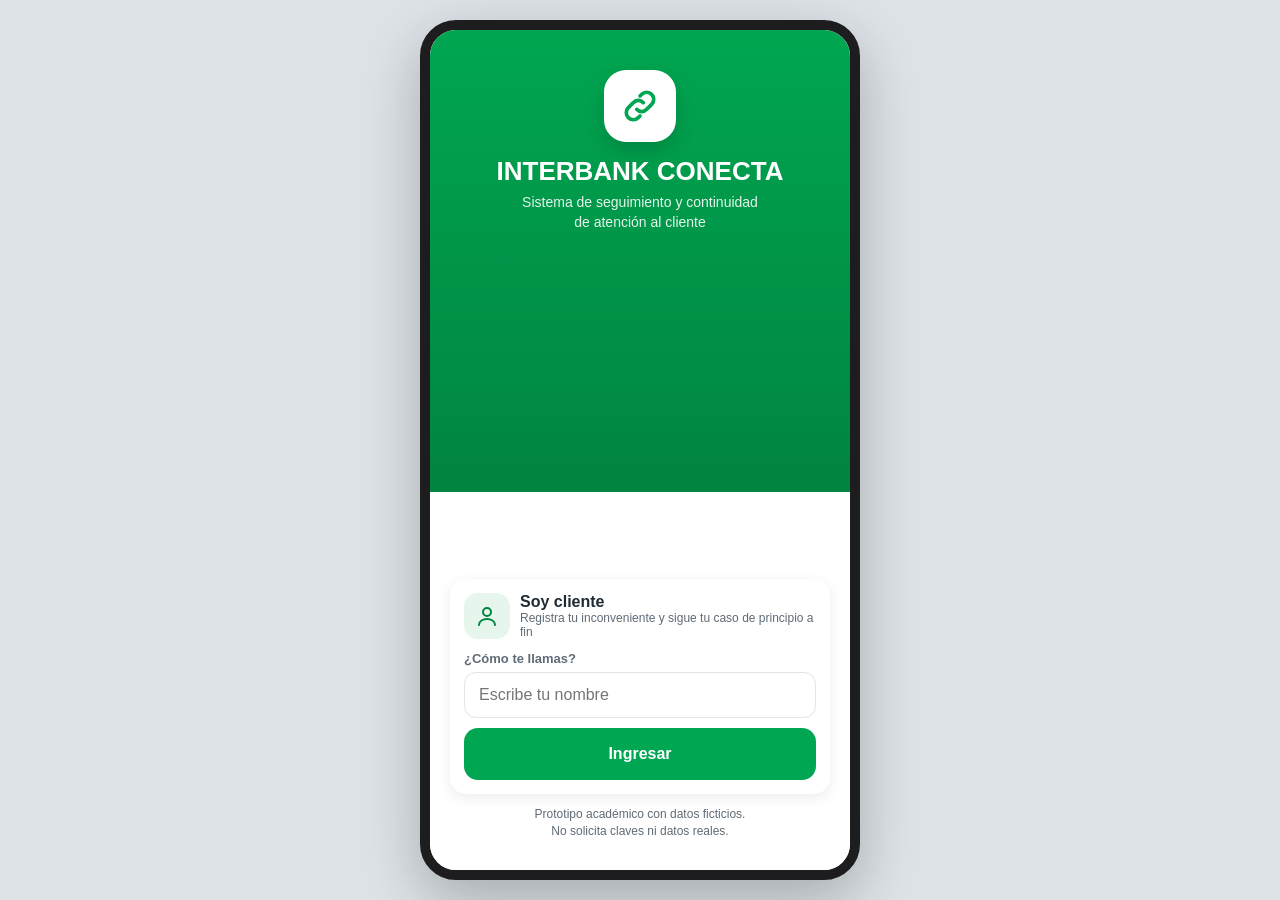
==== index.html @ 7d01c8ef "Add files via upload" ====
<!DOCTYPE html>
<html lang="es">
<head>
<meta charset="UTF-8">
<meta name="viewport" content="width=device-width, initial-scale=1, viewport-fit=cover, maximum-scale=1">
<meta name="theme-color" content="#00A651">
<meta name="apple-mobile-web-app-capable" content="yes">
<meta name="mobile-web-app-capable" content="yes">
<meta name="apple-mobile-web-app-title" content="IB Conecta">
<link rel="manifest" href="manifest.json">
<link rel="apple-touch-icon" href="icon-180.png">
<link rel="icon" href="icon-192.png">
<title>Interbank Conecta</title>
<style>
:root{
  --verde:#00A651; --verde-osc:#00843F; --verde-cl:#E6F6EC;
  --gris:#5F6B76; --gris-cl:#F2F4F5; --gris-bd:#E1E5E8; --texto:#1F2A33;
  --ambar:#F2A900; --ambar-cl:#FFF5D9; --rojo:#D93025; --rojo-cl:#FDECEA;
  --azul:#1565C0; --azul-cl:#E8F0FB;
  --safe-b:env(safe-area-inset-bottom,0px); --safe-t:env(safe-area-inset-top,0px);
}
*{box-sizing:border-box;-webkit-tap-highlight-color:transparent}
html,body{margin:0;height:100%;background:#DDE3E7;font-family:-apple-system,BlinkMacSystemFont,"Segoe UI",Roboto,"Helvetica Neue",Arial,sans-serif;color:var(--texto)}
button,input,select,textarea{font:inherit}
#app{position:relative;max-width:440px;height:100dvh;margin:0 auto;background:var(--gris-cl);display:flex;flex-direction:column;overflow:hidden}
@media (min-width:600px){
  body{display:flex;align-items:center;justify-content:center;padding:20px 0}
  #app{height:min(860px,calc(100vh - 40px));border-radius:36px;box-shadow:0 20px 60px rgba(0,0,0,.25);border:10px solid #1d1d1f}
}
/* Barra superior */
.topbar{background:var(--verde);color:#fff;padding:calc(12px + var(--safe-t)) 16px 14px;display:flex;align-items:center;gap:10px;flex-shrink:0}
.topbar.asesor{background:#2F3B45}
.topbar h1{font-size:18px;margin:0;font-weight:700;flex:1;white-space:nowrap;overflow:hidden;text-overflow:ellipsis}
.topbar .sub{font-size:12px;opacity:.85;font-weight:400}
.iconbtn{background:rgba(255,255,255,.18);border:0;color:#fff;width:40px;height:40px;border-radius:12px;display:flex;align-items:center;justify-content:center;cursor:pointer;flex-shrink:0;position:relative}
.iconbtn svg{width:22px;height:22px}
.dot{position:absolute;top:6px;right:6px;min-width:16px;height:16px;border-radius:8px;background:var(--rojo);font-size:10px;font-weight:700;display:flex;align-items:center;justify-content:center;padding:0 4px;border:2px solid var(--verde)}
.demo-tag{background:#fff;color:var(--gris);font-size:10.5px;text-align:center;padding:4px 8px;border-bottom:1px solid var(--gris-bd);flex-shrink:0}
/* Contenido */
main{flex:1;overflow-y:auto;overflow-x:hidden;-webkit-overflow-scrolling:touch;padding:16px 14px 24px}
.card{background:#fff;border-radius:16px;padding:14px;margin-bottom:12px;box-shadow:0 1px 3px rgba(0,0,0,.06);word-wrap:break-word;overflow-wrap:anywhere}
.card.tap{cursor:pointer;transition:transform .1s}
.card.tap:active{transform:scale(.98)}
.hero{background:linear-gradient(135deg,var(--verde),var(--verde-osc));color:#fff}
.hero.asesor{background:linear-gradient(135deg,#2F3B45,#4A5864)}
h2{font-size:16px;margin:4px 2px 10px;font-weight:700}
h3{font-size:15px;margin:0 0 6px}
p{margin:0 0 6px;line-height:1.4}
.muted{color:var(--gris);font-size:13px}
.small{font-size:12px}
.row{display:flex;align-items:center;gap:10px}
.between{justify-content:space-between}
.grid2{display:grid;grid-template-columns:1fr 1fr;gap:10px}
.grid3{display:grid;grid-template-columns:repeat(3,1fr);gap:8px}
.btn{display:flex;align-items:center;justify-content:center;gap:8px;width:100%;min-height:52px;border:0;border-radius:14px;background:var(--verde);color:#fff;font-weight:700;font-size:16px;cursor:pointer;padding:12px 16px;text-align:center}
.btn:active{background:var(--verde-osc)}
.btn.sec{background:#fff;color:var(--verde-osc);border:2px solid var(--verde)}
.btn.gris{background:var(--gris-cl);color:var(--texto);border:1px solid var(--gris-bd)}
.btn.rojo{background:var(--rojo)}
.btn.dark{background:#2F3B45}
.btn.sm{min-height:42px;font-size:14px;border-radius:12px;padding:8px 12px}
.btn svg{width:20px;height:20px;flex-shrink:0}
.mt{margin-top:10px}.mb{margin-bottom:10px}
.quick{background:#fff;border-radius:16px;padding:14px 8px;border:0;display:flex;flex-direction:column;align-items:center;gap:8px;font-size:13px;font-weight:600;color:var(--texto);cursor:pointer;box-shadow:0 1px 3px rgba(0,0,0,.06);min-height:96px;text-align:center}
.quick .ic{width:44px;height:44px;border-radius:14px;background:var(--verde-cl);color:var(--verde-osc);display:flex;align-items:center;justify-content:center}
.quick .ic svg{width:24px;height:24px}
.badge{display:inline-flex;align-items:center;gap:5px;font-size:12px;font-weight:700;padding:4px 10px;border-radius:20px;white-space:nowrap}
.b-verde{background:var(--verde-cl);color:var(--verde-osc)}
.b-ambar{background:var(--ambar-cl);color:#9A6B00}
.b-rojo{background:var(--rojo-cl);color:var(--rojo)}
.b-azul{background:var(--azul-cl);color:var(--azul)}
.b-gris{background:var(--gris-cl);color:var(--gris)}
.luz{width:12px;height:12px;border-radius:50%;display:inline-block;flex-shrink:0}
.l-verde{background:var(--verde)}.l-ambar{background:var(--ambar)}.l-rojo{background:var(--rojo)}.l-ok{background:var(--azul)}
.code{font-family:ui-monospace,Menlo,Consolas,monospace;font-weight:700;letter-spacing:.5px}
.progress{height:8px;background:var(--gris-cl);border-radius:6px;overflow:hidden;margin:8px 0 4px}
.progress>div{height:100%;background:var(--verde);border-radius:6px;transition:width .4s}
/* Formulario */
label{display:block;font-size:13px;font-weight:600;margin:12px 0 6px;color:var(--gris)}
input,select,textarea{width:100%;font-size:16px;padding:13px 14px;border:1.5px solid var(--gris-bd);border-radius:12px;background:#fff;color:var(--texto);outline:none;-webkit-appearance:none;appearance:none}
select{background-image:url("data:image/svg+xml,%3Csvg xmlns='http://www.w3.org/2000/svg' width='12' height='8'%3E%3Cpath d='M1 1l5 5 5-5' stroke='%235F6B76' stroke-width='2' fill='none'/%3E%3C/svg%3E");background-repeat:no-repeat;background-position:right 14px center;padding-right:36px}
input:focus,select:focus,textarea:focus{border-color:var(--verde)}
textarea{min-height:96px;resize:vertical}
.chips{display:flex;flex-wrap:wrap;gap:8px}
.chip{border:1.5px solid var(--gris-bd);background:#fff;border-radius:20px;padding:9px 14px;font-size:14px;cursor:pointer;color:var(--texto)}
.chip.on{background:var(--verde);border-color:var(--verde);color:#fff;font-weight:600}
.chip.asesor.on{background:#2F3B45;border-color:#2F3B45}
/* Timeline */
.tl{position:relative;padding-left:22px}
.tl:before{content:"";position:absolute;left:7px;top:6px;bottom:6px;width:2px;background:var(--gris-bd)}
.tl-item{position:relative;padding-bottom:14px}
.tl-item:before{content:"";position:absolute;left:-20px;top:4px;width:12px;height:12px;border-radius:50%;background:#fff;border:2px solid var(--gris)}
.tl-item.cliente:before{border-color:var(--verde);background:var(--verde-cl)}
.tl-item.asesor:before{border-color:#2F3B45;background:#2F3B45}
.tl-item.sistema:before{border-color:var(--azul)}
.tl-item .who{font-size:12px;font-weight:700;color:var(--gris)}
.tl-item .txt{font-size:14px;margin-top:2px;line-height:1.4}
.doc{display:inline-flex;align-items:center;gap:6px;background:var(--gris-cl);border-radius:8px;padding:5px 9px;font-size:12px;margin-top:5px;max-width:100%;overflow:hidden;text-overflow:ellipsis;white-space:nowrap}
.steps .st{display:flex;align-items:flex-start;gap:10px;padding:8px 0;border-bottom:1px dashed var(--gris-bd)}
.steps .st:last-child{border-bottom:0}
.chk{width:24px;height:24px;border-radius:50%;border:2px solid var(--gris-bd);display:flex;align-items:center;justify-content:center;flex-shrink:0;color:#fff;font-size:14px}
.chk.on{background:var(--verde);border-color:var(--verde)}
.chk.now{border-color:var(--ambar)}
/* Navegación inferior */
.seg{display:grid;grid-template-columns:repeat(3,1fr);gap:4px;background:#fff;border-radius:14px;padding:4px;margin-bottom:12px;box-shadow:0 1px 3px rgba(0,0,0,.06);position:sticky;top:-16px;z-index:3}
.seg button{border:0;background:none;padding:10px 2px;border-radius:10px;font-size:12px;white-space:nowrap;letter-spacing:-.2px;font-weight:600;color:var(--gris);cursor:pointer;min-height:44px}
.seg button.on{background:var(--verde);color:#fff}
.seg button.on.asesor{background:#2F3B45}
.conn{font-size:12px;color:var(--verde-osc);background:var(--verde-cl);border-radius:12px;padding:10px 12px;margin-bottom:12px;line-height:1.4}
.fic{width:46px;height:46px;border-radius:14px;background:var(--verde-cl);color:var(--verde-osc);display:flex;align-items:center;justify-content:center;flex-shrink:0;font-size:22px}
.fic svg{width:24px;height:24px}
.farrow{text-align:center;font-size:12px;color:var(--verde-osc);font-weight:600;margin:-6px 0 6px}
.minilight{display:inline-flex;gap:4px;background:#1F2A33;border-radius:10px;padding:4px 6px}
.minilight i{width:10px;height:10px;border-radius:50%;background:#3a4650;display:block}
nav.bottom{display:grid;grid-template-columns:repeat(4,1fr);background:#fff;border-top:1px solid var(--gris-bd);padding:6px 4px calc(6px + var(--safe-b));flex-shrink:0}
nav.bottom button{background:none;border:0;display:flex;flex-direction:column;align-items:center;gap:3px;font-size:11px;color:var(--gris);padding:6px 0;cursor:pointer;min-height:54px;position:relative}
nav.bottom button svg{width:24px;height:24px}
nav.bottom button.on{color:var(--verde-osc);font-weight:700}
nav.bottom.asesor button.on{color:#2F3B45}
nav.bottom .nb{position:absolute;top:2px;left:calc(50% + 6px);background:var(--rojo);color:#fff;border-radius:9px;font-size:10px;min-width:17px;height:17px;display:flex;align-items:center;justify-content:center;padding:0 4px;font-weight:700}
.fab{position:absolute;right:18px;bottom:calc(84px + var(--safe-b));width:58px;height:58px;border-radius:50%;background:var(--verde);color:#fff;border:0;box-shadow:0 6px 16px rgba(0,166,81,.4);display:flex;align-items:center;justify-content:center;cursor:pointer;z-index:5}
.fab svg{width:28px;height:28px}
/* Hoja inferior y toast */
.sheet-bg{position:absolute;inset:0;background:rgba(0,0,0,.4);z-index:20;display:flex;align-items:flex-end;animation:fade .2s}
.sheet{background:#fff;width:100%;border-radius:22px 22px 0 0;padding:10px 16px calc(18px + var(--safe-b));max-height:88%;overflow-y:auto;animation:up .25s}
.sheet .grab{width:42px;height:5px;background:var(--gris-bd);border-radius:3px;margin:0 auto 12px}
@keyframes up{from{transform:translateY(100%)}to{transform:none}}
@keyframes fade{from{opacity:0}to{opacity:1}}
.toast{position:absolute;left:16px;right:16px;bottom:calc(90px + var(--safe-b));background:#1F2A33;color:#fff;padding:13px 16px;border-radius:14px;font-size:14px;z-index:30;animation:up .25s;box-shadow:0 6px 20px rgba(0,0,0,.3)}
/* Ingreso */
.login{flex:1;display:flex;flex-direction:column;background:linear-gradient(180deg,var(--verde) 0%,var(--verde-osc) 55%,#fff 55%);padding:calc(40px + var(--safe-t)) 20px calc(24px + var(--safe-b));overflow-y:auto}
.logo{color:#fff;text-align:center;margin-bottom:24px}
.logo .mark{width:72px;height:72px;border-radius:22px;background:#fff;color:var(--verde);display:flex;align-items:center;justify-content:center;margin:0 auto 14px;box-shadow:0 8px 20px rgba(0,0,0,.15)}
.logo .mark svg{width:40px;height:40px}
.logo h1{margin:0;font-size:26px}
.logo p{opacity:.9;font-size:14px;margin-top:6px}
.role{display:flex;align-items:center;gap:14px;text-align:left;padding:16px;border-radius:18px;background:#fff;border:2px solid transparent;cursor:pointer;width:100%;margin-bottom:12px;box-shadow:0 4px 14px rgba(0,0,0,.08)}
.role:active{border-color:var(--verde)}
.role .ic{width:52px;height:52px;border-radius:16px;display:flex;align-items:center;justify-content:center;flex-shrink:0}
.role .ic svg{width:28px;height:28px}
.empty{text-align:center;padding:30px 10px;color:var(--gris)}
.kpi{text-align:center;padding:12px 6px;border-radius:14px;background:#fff;box-shadow:0 1px 3px rgba(0,0,0,.06);cursor:pointer;border:2px solid transparent}
.kpi.on{border-color:#2F3B45}
.kpi b{display:block;font-size:24px}
.kpi span{font-size:11.5px;color:var(--gris)}
.alert{border-left:5px solid var(--rojo)}
.alert.ambar{border-left-color:var(--ambar)}
.pill-ch{font-size:11px;font-weight:600;background:var(--gris-cl);color:var(--gris);padding:2px 8px;border-radius:10px;margin-left:4px}
.searchbox{display:flex;gap:8px}
.searchbox input{flex:1;text-transform:uppercase}
.searchbox .btn{width:auto;min-width:56px}
.sep{height:1px;background:var(--gris-bd);margin:12px 0}
</style>
</head>
<body>
<div id="app"></div>
<script>
/* =========================================================
   INTERBANK CONECTA — App del cliente (versión final)
   Secuencia: Ingreso → Registro → Código → Historial (Pasaporte)
              → Compromisos → Semáforo → Caso solucionado
   Prototipo académico · Creatividad Empresarial UTP
   ========================================================= */
const H=3600*1000;
const ICON = {
  home:'<svg viewBox="0 0 24 24" fill="none" stroke="currentColor" stroke-width="2" stroke-linecap="round" stroke-linejoin="round"><path d="M3 10.5L12 3l9 7.5V20a1 1 0 0 1-1 1h-5v-6H9v6H4a1 1 0 0 1-1-1z"/></svg>',
  list:'<svg viewBox="0 0 24 24" fill="none" stroke="currentColor" stroke-width="2" stroke-linecap="round"><rect x="4" y="3" width="16" height="18" rx="2"/><path d="M8 8h8M8 12h8M8 16h5"/></svg>',
  track:'<svg viewBox="0 0 24 24" fill="none" stroke="currentColor" stroke-width="2" stroke-linecap="round"><path d="M3 12h4l3-8 4 16 3-8h4"/></svg>',
  user:'<svg viewBox="0 0 24 24" fill="none" stroke="currentColor" stroke-width="2" stroke-linecap="round"><circle cx="12" cy="8" r="4"/><path d="M4 21c0-4 4-6 8-6s8 2 8 6"/></svg>',
  back:'<svg viewBox="0 0 24 24" fill="none" stroke="currentColor" stroke-width="2.4" stroke-linecap="round" stroke-linejoin="round"><path d="M15 5l-7 7 7 7"/></svg>',
  bell:'<svg viewBox="0 0 24 24" fill="none" stroke="currentColor" stroke-width="2" stroke-linecap="round"><path d="M6 8a6 6 0 1 1 12 0c0 7 3 8 3 8H3s3-1 3-8"/><path d="M10 20a2 2 0 0 0 4 0"/></svg>',
  plus:'<svg viewBox="0 0 24 24" fill="none" stroke="currentColor" stroke-width="2.6" stroke-linecap="round"><path d="M12 5v14M5 12h14"/></svg>',
  pass:'<svg viewBox="0 0 24 24" fill="none" stroke="currentColor" stroke-width="2" stroke-linecap="round"><rect x="4" y="2" width="16" height="20" rx="2"/><circle cx="12" cy="10" r="3"/><path d="M8 17h8"/></svg>',
  search:'<svg viewBox="0 0 24 24" fill="none" stroke="currentColor" stroke-width="2.2" stroke-linecap="round"><circle cx="11" cy="11" r="7"/><path d="M20 20l-4-4"/></svg>',
  light:'<svg viewBox="0 0 24 24" fill="none" stroke="currentColor" stroke-width="2"><rect x="7" y="2" width="10" height="20" rx="3"/><circle cx="12" cy="7" r="1.6" fill="currentColor"/><circle cx="12" cy="12" r="1.6" fill="currentColor"/><circle cx="12" cy="17" r="1.6" fill="currentColor"/></svg>',
  alert:'<svg viewBox="0 0 24 24" fill="none" stroke="currentColor" stroke-width="2" stroke-linecap="round"><path d="M12 3l10 18H2z"/><path d="M12 10v5M12 18v.5"/></svg>',
  headset:'<svg viewBox="0 0 24 24" fill="none" stroke="currentColor" stroke-width="2" stroke-linecap="round"><path d="M4 14v-2a8 8 0 0 1 16 0v2"/><rect x="2" y="14" width="5" height="6" rx="2"/><rect x="17" y="14" width="5" height="6" rx="2"/></svg>',
  clip:'<svg viewBox="0 0 24 24" fill="none" stroke="currentColor" stroke-width="2" stroke-linecap="round"><path d="M21 11l-9 9a5 5 0 0 1-7-7l9-9a3.5 3.5 0 0 1 5 5l-9 9a2 2 0 0 1-3-3l8-8"/></svg>',
  send:'<svg viewBox="0 0 24 24" fill="none" stroke="currentColor" stroke-width="2" stroke-linecap="round" stroke-linejoin="round"><path d="M22 2L11 13M22 2l-7 20-4-9-9-4z"/></svg>',
  clock:'<svg viewBox="0 0 24 24" fill="none" stroke="currentColor" stroke-width="2" stroke-linecap="round"><circle cx="12" cy="12" r="9"/><path d="M12 7v5l3 2"/></svg>',
  logout:'<svg viewBox="0 0 24 24" fill="none" stroke="currentColor" stroke-width="2" stroke-linecap="round"><path d="M15 4h4a1 1 0 0 1 1 1v14a1 1 0 0 1-1 1h-4M10 17l5-5-5-5M15 12H3"/></svg>',
  ticket:'<svg viewBox="0 0 24 24" fill="none" stroke="currentColor" stroke-width="2" stroke-linecap="round"><path d="M3 8a2 2 0 0 0 2-2h14a2 2 0 0 0 2 2v2a2 2 0 0 0 0 4v2a2 2 0 0 0-2 2H5a2 2 0 0 0-2-2v-2a2 2 0 0 0 0-4z"/><path d="M14 6v12" stroke-dasharray="2 2"/></svg>',
  phone:'<svg viewBox="0 0 24 24" fill="none" stroke="currentColor" stroke-width="2" stroke-linecap="round" stroke-linejoin="round"><path d="M5 3h4l2 5-2.5 1.5a11 11 0 0 0 6 6L16 13l5 2v4a2 2 0 0 1-2 2A16 16 0 0 1 3 5a2 2 0 0 1 2-2"/></svg>',
  bolt:'<svg viewBox="0 0 24 24" fill="none" stroke="currentColor" stroke-width="2" stroke-linejoin="round"><path d="M13 2L4 14h7l-1 8 9-12h-7z"/></svg>',
  link:'<svg viewBox="0 0 24 24" fill="none" stroke="currentColor" stroke-width="2.2" stroke-linecap="round"><path d="M10 14a4 4 0 0 0 6 0l3-3a4 4 0 0 0-6-6l-1 1"/><path d="M14 10a4 4 0 0 0-6 0l-3 3a4 4 0 0 0 6 6l1-1"/></svg>'
};

const TIPOS={
  'Cargo no reconocido':{sla:72,area:'Prevención de fraudes',sol:'Confirmamos que el cargo no fue realizado por ti. El monto fue devuelto a tu cuenta.'},
  'Transferencia no reflejada':{sla:24,area:'Operaciones',sol:'La transferencia fue abonada al destinatario.'},
  'Problema con tarjeta':{sla:48,area:'Tarjetas',sol:'Tu tarjeta fue reactivada y ya puedes usarla.'},
  'Cobro de comisión':{sla:96,area:'Reclamos y comisiones',sol:'Se devolvió la comisión cobrada a tu cuenta.'},
  'Acceso a la app':{sla:24,area:'Canales digitales',sol:'Tu usuario fue desbloqueado. Ya puedes ingresar a la app.'},
  'Otro inconveniente':{sla:72,area:'Experiencia del cliente',sol:'Tu solicitud fue atendida y cerrada.'}
};
const CANALES=['App','Llamada','Agencia'];
const PASOS=['Registro del caso','Validación de información','Revisión del área responsable','Respuesta y solución al cliente'];
const ESTADOS={registrado:'Registrado',proceso:'En proceso',espera:'Esperando tu respuesta',solucionado:'Solucionado'};
const ASESORES=['Carla Mendoza','Luis Ramírez','Rosa Quispe','Jorge Salazar'];
const AUTO={
  'Acceso a la app':{btn:'Desbloquear mi usuario ahora',pasos:['Validando identidad con token digital…','Verificando bloqueo por intentos fallidos…','Usuario desbloqueado'],fin:'Tu usuario fue desbloqueado. Ya puedes ingresar a la app con tu clave.'},
  'Transferencia no reflejada':{btn:'Rastrear mi transferencia ahora',pasos:['Buscando la operación…','Consultando con el banco de destino…','Operación ubicada'],fin:'La transferencia fue abonada al destinatario hoy.'},
  'Problema con tarjeta':{btn:'Diagnosticar mi tarjeta ahora',pasos:['Revisando estado de la tarjeta…','Detectado: bloqueo preventivo por compra inusual','Bloqueo levantado'],fin:'Tu tarjeta tenía un bloqueo preventivo y ya fue reactivada.'}
};
const AGENCIAS=['Agencia Ate Vitarte','Agencia Centro de Lima','Agencia San Juan de Lurigancho','Agencia Los Olivos'];
const HORAS=['09:00','10:00','11:00','12:00','13:00','15:00','16:00','17:00'];
const AFL=[35,55,70,95,90,60,50,75];
function afluencia(ag,i){ return Math.max(10,Math.min(100,AFL[i]+((ag*13+i*7)%15)-7)); }
function colorAfl(v){ return v>=80?'rojo':v>=55?'ambar':'verde'; }

/* ---------- Datos ---------- */
const KEY='ibconecta_cliente_v2'; let mem=null;
function load(){ try{const s=localStorage.getItem(KEY); if(s) return JSON.parse(s);}catch(e){} return mem; }
function save(){ mem=DB; try{localStorage.setItem(KEY,JSON.stringify(DB));}catch(e){} }
function now(){ return Date.now()+(DB?DB.offset:0); }

function seed(){
  const t=Date.now();
  const mk=(code,tipo,canal,desc,horasAtras,estado,hechos,o={})=>{
    const created=t-horasAtras*H, T=TIPOS[tipo];
    const c={code,tipo,canal,desc,created,sla:T.sla,area:T.area,responsable:o.resp||ASESORES[0],estado,blocked:!!o.blocked,blockReason:o.br||'',
      pasos:PASOS.map((p,i)=>({n:p,done:i<hechos})),history:[],docs:[],last:created};
    c.history.push({t:created,who:'cliente',ch:canal,txt:desc});
    c.history.push({t:created+60000,who:'sistema',ch:canal,txt:`Pasaporte ${code} creado. Área: ${c.area}. Responsable: ${c.responsable}. Plazo comprometido: ${c.sla} h.`});
    (o.h||[]).forEach(h=>{const tt=created+h[0]*H; c.history.push({t:tt,who:h[1],by:h[1]==='asesor'?c.responsable:undefined,ch:h[2],txt:h[3],doc:h[4]}); if(h[4]) c.docs.push(h[4]); c.last=Math.max(c.last,tt);});
    if(estado==='solucionado'){ c.solucion=T.sol; c.solvedAt=c.last; c.rating=o.rating||0; }
    return c;
  };
  return {offset:0,started:false,nombre:'',seq:1000,tseq:0,notifs:[],turnos:[],llamadas:[],cases:[]};
}
let DB=load()||seed(); save();

/* ---------- Semáforo ---------- */
function deadline(c){ return c.created+c.sla*H; }
function semaforo(c){
  if(c.estado==='solucionado') return 'ok';
  const n=now(), usado=(n-c.created)/(c.sla*H), sin=n-c.last;
  if(c.blocked||n>deadline(c)||sin>48*H) return 'rojo';
  if(usado>0.6||sin>24*H) return 'ambar';
  return 'verde';
}
function motivo(c){
  const s=semaforo(c), n=now();
  if(s==='ok') return 'Caso cerrado';
  if(c.blocked) return 'Detenido: '+(c.blockReason||'bloqueo en un área');
  if(n>deadline(c)) return 'Plazo comprometido vencido';
  if(n-c.last>48*H) return 'Sin movimiento por más de 48 h';
  if(n-c.last>24*H) return 'Sin movimiento por más de 24 h';
  if(s==='ambar') return 'Consumió más del 60% del plazo';
  return 'Avanzando con normalidad';
}
const SEM={verde:{t:'En plazo',cls:'b-verde',l:'l-verde'},ambar:{t:'En riesgo',cls:'b-ambar',l:'l-ambar'},rojo:{t:'Detenido',cls:'b-rojo',l:'l-rojo'},ok:{t:'Solucionado',cls:'b-azul',l:'l-ok'}};
function semBadge(c){ const S=SEM[semaforo(c)]; return `<span class="badge ${S.cls}"><span class="luz ${S.l}"></span>${S.t}</span>`; }
function pct(c){ return Math.round(c.pasos.filter(p=>p.done).length/c.pasos.length*100); }
function fmtDur(ms){ const h=Math.round(ms/H); if(h<1) return 'menos de 1 h'; if(h<48) return h+' h'; return Math.round(h/24)+' días'; }
function restante(c){ if(c.estado==='solucionado') return 'Caso cerrado'; const r=deadline(c)-now(); return r<=0?'Plazo vencido hace '+fmtDur(-r):'Respuesta estimada en '+fmtDur(r); }
function fmtFecha(t){ const d=new Date(t); return d.toLocaleDateString('es-PE',{day:'2-digit',month:'short'})+' · '+d.toLocaleTimeString('es-PE',{hour:'2-digit',minute:'2-digit'}); }
function esc(s){ return String(s).replace(/[&<>"']/g,m=>({'&':'&amp;','<':'&lt;','>':'&gt;','"':'&quot;',"'":'&#39;'}[m])); }
function nombre(){ return (DB.nombre||'Cliente').trim(); }
function primerNombre(){ return nombre().split(/\s+/)[0]; }
function iniciales(){ return nombre().split(/\s+/).slice(0,2).map(w=>w[0]||'').join('').toUpperCase()||'C'; }
function getCase(code){ return DB.cases.find(c=>c.code===code); }
function misCasos(){ return DB.cases.slice().sort((a,b)=>b.last-a.last); }
function pendiente(c){ const p=c.pasos.find(p=>!p.done); return p?p.n:'Ninguna — caso cerrado'; }
function notify(code,txt){ DB.notifs.unshift({t:now(),code,txt,read:false}); }
function unread(){ return DB.notifs.filter(n=>!n.read).length; }

/* Monitor del semáforo: registra cambios de color y reasigna los casos en rojo */
function cargas(){ const m={}; ASESORES.forEach(a=>m[a]=0); DB.cases.forEach(c=>{ if(c.estado!=='solucionado'&&m[c.responsable]!==undefined) m[c.responsable]++; }); return m; }
function monitor(){
  let ch=false;
  DB.cases.forEach(c=>{
    const s=semaforo(c);
    if(c.lastSem===undefined){ c.lastSem=s; ch=true; }
    else if(s!==c.lastSem){
      const t=now();
      if(s==='ambar') c.history.push({t,who:'sistema',ch:'Semáforo',txt:`Semáforo en ÁMBAR (${motivo(c)}). Se envió una alerta preventiva a ${c.responsable}.`});
      if(s==='verde') c.history.push({t,who:'sistema',ch:'Semáforo',txt:'Semáforo volvió a VERDE: tu caso avanza con normalidad.'});
      c.lastSem=s; ch=true;
    }
    if(s==='rojo'&&!c.autoEsc){
      const m=cargas(), libre=ASESORES.filter(a=>a!==c.responsable).sort((a,b)=>m[a]-m[b])[0], prev=c.responsable;
      c.responsable=libre; c.autoEsc=true; c.prioridad=true; c.lastSem='rojo';
      c.history.push({t:now()+1,who:'sistema',ch:'Semáforo',txt:`Semáforo en ROJO (${motivo(c)}). Tu caso fue reasignado de ${prev} a ${libre} con prioridad alta.`});
      notify(c.code,`🚦 Detectamos un retraso en tu caso ${c.code}. Ya fue asignado con prioridad a ${libre}.`);
      ch=true;
    }
  });
  return ch;
}

/* ---------- Navegación ---------- */
let view={name:DB.started?'home':'login',params:{}}, stack=[], dTab='pasaporte', listF='todos', semF='todos', semSeg='sol', agSel=0;
function go(name,params={}){ stack.push(view); view={name,params}; render(); const m=document.querySelector('main'); if(m) m.scrollTop=0; }
function back(){ view=stack.pop()||{name:'home',params:{}}; render(); }
function tab(name){ stack=[]; view={name,params:{}}; render(); }
function openCase(code,t){ dTab=t||'pasaporte'; go('detail',{code}); }
function toast(msg){ const a=document.getElementById('app'); const t=document.createElement('div'); t.className='toast'; t.textContent=msg; a.appendChild(t); setTimeout(()=>t.remove(),2800); }
function sheet(html){ closeSheet(); const bg=document.createElement('div'); bg.className='sheet-bg'; bg.id='sheet'; bg.innerHTML=`<div class="sheet"><div class="grab"></div>${html}</div>`; bg.addEventListener('click',e=>{if(e.target===bg) closeSheet();}); document.getElementById('app').appendChild(bg); }
function closeSheet(){ const s=document.getElementById('sheet'); if(s) s.remove(); }

function topbar(title,sub,o={}){
  const u=unread();
  return `<div class="topbar">${o.back?`<button class="iconbtn" onclick="back()" aria-label="Volver">${ICON.back}</button>`:''}<h1>${esc(title)}${sub?`<div class="sub">${esc(sub)}</div>`:''}</h1>${o.noBell?'':`<button class="iconbtn" onclick="go('notifs')" aria-label="Avisos">${ICON.bell}${u?`<span class="dot">${u}</span>`:''}</button>`}</div>
  <div class="demo-tag">Prototipo académico · Creatividad Empresarial UTP · No es una app oficial</div>`;
}
function bottomNav(a){
  const it=[['home','Inicio',ICON.home],['list','Mis solicitudes',ICON.list],['sem','Semáforo',ICON.light],['profile','Perfil',ICON.user]];
  return `<nav class="bottom">${it.map(i=>`<button class="${a===i[0]?'on':''}" onclick="tab('${i[0]}')">${i[2]}<span>${i[1]}</span></button>`).join('')}</nav>`;
}
function caseCard(c,t){
  return `<div class="card tap" onclick="openCase('${c.code}','${t||'pasaporte'}')" ${t==='semaforo'?`style="border-left:5px solid var(--${semaforo(c)==='ok'?'azul':semaforo(c)})"`:''}>
    <div class="row between"><span class="code small" style="color:var(--verde-osc)">${c.code}</span>${semBadge(c)}</div>
    <h3 style="margin-top:8px">${esc(c.tipo)}</h3>
    ${c.prioridad&&c.estado!=='solucionado'?`<p class="small" style="color:var(--rojo)">⚑ Prioridad alta · reasignado a ${esc(c.responsable)}</p>`:''}
    <p class="small muted">${c.estado==='solucionado'?'Caso cerrado':'Pendiente: '+esc(pendiente(c))}</p>
    ${t==='semaforo'?`<p class="small muted">🚦 ${esc(motivo(c))}</p>`:''}
    <div class="progress"><div style="width:${pct(c)}%"></div></div><div class="row between small muted"><span>${pct(c)}% completado</span><span>${esc(restante(c))}</span></div>
  </div>`;
}

/* =================== PANTALLAS =================== */
const V={};

/* 1 · INGRESO */
V.login=()=>`<div class="login">
  <div class="logo"><div class="mark">${ICON.link}</div><h1>INTERBANK CONECTA</h1><p>Sistema de seguimiento y continuidad<br>de atención al cliente</p></div>
  <div style="margin-top:auto">
    <div class="card" style="box-shadow:0 4px 14px rgba(0,0,0,.08)"><div class="row"><div class="fic">${ICON.user}</div><div><b>Soy cliente</b><div class="muted small">Registra tu inconveniente y sigue tu caso de principio a fin</div></div></div>
      <label>¿Cómo te llamas?</label><input id="f-nombre" placeholder="Escribe tu nombre" autocomplete="given-name" maxlength="40" onkeydown="if(event.key==='Enter')ingresar()">
      <button class="btn mt" onclick="ingresar()">Ingresar</button></div>
    <p class="small muted" style="text-align:center;margin-top:6px">Prototipo académico con datos ficticios.<br>No solicita claves ni datos reales.</p>
  </div></div>`;
function ingresar(){ const n=(document.getElementById('f-nombre')||{}).value||''; if(n.trim().length<2){ toast('Escribe tu nombre para continuar'); return; } DB.nombre=n.trim(); DB.started=true; save(); stack=[]; view={name:'home',params:{}}; render(); }

/* Inicio */
V.home=()=>{
  const cs=misCasos(), act=cs.filter(c=>c.estado!=='solucionado'), cnt={verde:0,ambar:0,rojo:0}; act.forEach(c=>cnt[semaforo(c)]++);
  const next=act.slice().sort((a,b)=>deadline(a)-deadline(b))[0], sol=cs.length-act.length;
  return topbar('Hola, '+primerNombre(),'Bienvenido(a) a Interbank Conecta')+`<main>
  <div class="card hero"><p style="opacity:.9;font-size:13px">Solicitudes activas</p>
    <div class="row between"><b style="font-size:34px">${act.length}</b><span class="badge" style="background:rgba(255,255,255,.2);color:#fff">${sol} solucionada${sol===1?'':'s'}</span></div></div>
  <button class="btn" onclick="go('new')">${ICON.plus} Registrar un inconveniente</button>
  <h2 class="mt">Tu atención, conectada</h2>
  <div class="card tap" onclick="tab('list')"><div class="row"><div class="fic">${ICON.pass}</div><div style="flex:1;min-width:0"><span class="small muted">1 · Pasaporte de atención</span><h3 style="margin:2px 0">${cs.length} pasaporte${cs.length===1?'':'s'}</h3><p class="small muted">${cs.length?'Un código único con todo tu historial.':'Se crea al registrar tu primer inconveniente.'}</p></div></div></div>
  <div class="farrow">↓ cada registro actualiza tus compromisos</div>
  <div class="card tap" onclick="${next?`openCase('${next.code}','compromisos')`:`tab('list')`}"><div class="row"><div class="fic">${ICON.track}</div><div style="flex:1;min-width:0"><span class="small muted">2 · Panel de compromisos</span><h3 style="margin:2px 0">${act.length} compromisos activos</h3><p class="small muted">${next?`Próximo: <b class="code">${next.code}</b> · ${esc(restante(next))}`:'Sin compromisos pendientes'}</p></div></div></div>
  <div class="farrow">↓ los plazos los vigila el semáforo</div>
  <div class="card tap" onclick="tab('sem')"><div class="row"><div class="fic">🚦</div><div style="flex:1;min-width:0"><span class="small muted">3 · Semáforo</span>
    <div class="row" style="gap:12px;margin:6px 0;flex-wrap:wrap"><span class="row small" style="gap:4px"><span class="luz l-verde"></span><b>${cnt.verde}</b> en plazo</span><span class="row small" style="gap:4px"><span class="luz l-ambar"></span><b>${cnt.ambar}</b> riesgo</span><span class="row small" style="gap:4px"><span class="luz l-rojo"></span><b>${cnt.rojo}</b> detenido</span></div>
    <p class="small muted">Si tu caso se detiene, se alerta y se reasigna solo.</p></div></div></div>
  <div class="farrow">↺ cada alerta queda registrada en tu pasaporte</div>
  ${citas()}
  <h2 class="mt">Actividad reciente</h2>${cs.slice(0,2).map(c=>caseCard(c)).join('')||`<div class="card empty"><div style="font-size:34px">🪪</div><p><b>Aún no tienes solicitudes</b></p><p class="small">Registra tu primer inconveniente y se generará tu pasaporte de atención.</p><button class="btn mt" onclick="go('new')">${ICON.plus} Registrar un inconveniente</button></div>`}
  </main>`+bottomNav('home');
};

/* Mis solicitudes */
V.list=()=>{
  let cs=misCasos();
  if(listF==='activas') cs=cs.filter(c=>c.estado!=='solucionado');
  if(listF==='solucionadas') cs=cs.filter(c=>c.estado==='solucionado');
  return topbar('Mis solicitudes','Tus pasaportes de atención')+`<main>
  <div class="chips mb">${[['todos','Todas'],['activas','Activas'],['solucionadas','Solucionadas']].map(f=>`<button class="chip ${listF===f[0]?'on':''}" onclick="listF='${f[0]}';render()">${f[1]}</button>`).join('')}</div>
  ${cs.map(c=>caseCard(c)).join('')||`<div class="card empty"><p><b>No hay solicitudes aquí</b></p><p class="small">Toca el botón + para registrar un inconveniente.</p></div>`}<div style="height:70px"></div>
  </main><button class="fab" onclick="go('new')" aria-label="Nueva solicitud">${ICON.plus}</button>`+bottomNav('list');
};

/* 2 · REGISTRO DE INCONVENIENTE */
let nuevo={tipo:'',canal:'App',desc:'',doc:''};
V.new=()=>topbar('Nuevo inconveniente','',{back:true,noBell:true})+`<main>
  <div class="card">
    <label style="margin-top:0">Tipo de inconveniente</label>
    <select id="f-tipo" onchange="nuevo.tipo=this.value;slaInfo()"><option value="">Selecciona una opción</option>${Object.keys(TIPOS).map(t=>`<option ${nuevo.tipo===t?'selected':''}>${t}</option>`).join('')}</select>
    <div id="sla-info" class="small" style="margin-top:6px;color:var(--verde-osc)"></div>
    <label>Canal</label>
    <div class="chips">${CANALES.map(c=>`<button class="chip ${nuevo.canal===c?'on':''}" onclick="nuevo.desc=document.getElementById('f-desc').value;nuevo.canal='${c}';render()">${c}</button>`).join('')}</div>
    <label>Cuéntanos qué pasó</label>
    <textarea id="f-desc" placeholder="Ej.: me cobraron dos veces el mismo consumo..." oninput="nuevo.desc=this.value">${esc(nuevo.desc)}</textarea>
    <label>Adjuntar documento</label>
    <label class="btn sec sm" style="margin:0;font-weight:600">${ICON.clip} <span id="docname">${nuevo.doc?esc(nuevo.doc):'Elegir archivo'}</span><input type="file" style="display:none" onchange="nuevo.doc=this.files[0]?this.files[0].name:'';document.getElementById('docname').textContent=nuevo.doc||'Elegir archivo'"></label>
  </div>
  <button class="btn" onclick="crearCaso()">Generar mi pasaporte</button>
  <p class="small muted" style="text-align:center;margin-top:10px">Solo lo cuentas una vez. No compartas claves ni PIN.</p>
  </main>`;
function slaInfo(){ const el=document.getElementById('sla-info'); if(!el) return; const t=TIPOS[nuevo.tipo]; el.innerHTML=t?`→ Área responsable: <b>${t.area}</b> · Plazo para el semáforo: <b>${t.sla} h</b>`:''; }

/* 3 · GENERADOR DE CÓDIGO */
function crearCaso(){
  nuevo.desc=document.getElementById('f-desc').value;
  if(!nuevo.tipo){ toast('Selecciona el tipo de inconveniente'); return; }
  if(nuevo.desc.trim().length<10){ toast('Cuéntanos qué pasó (mínimo 10 caracteres)'); return; }
  DB.seq++; const code='IBC-2026-'+DB.seq, t=now(), T=TIPOS[nuevo.tipo], resp=ASESORES[DB.seq%ASESORES.length];
  const c={code,tipo:nuevo.tipo,canal:nuevo.canal,desc:nuevo.desc.trim(),created:t,sla:T.sla,area:T.area,responsable:resp,estado:'registrado',blocked:false,blockReason:'',
    pasos:PASOS.map((p,i)=>({n:p,done:i<1})),history:[],docs:[],last:t};
  c.history.push({t,who:'cliente',ch:nuevo.canal,txt:c.desc,doc:nuevo.doc||undefined}); if(nuevo.doc) c.docs.push(nuevo.doc);
  c.history.push({t:t+1000,who:'sistema',ch:nuevo.canal,txt:`Pasaporte ${code} creado. Área: ${T.area}. Responsable: ${resp}. Plazo comprometido: ${T.sla} h.`});
  DB.cases.push(c); notify(code,`Tu pasaporte ${code} fue creado. Cualquier asesor podrá continuar tu caso con este código.`);
  save(); nuevo={tipo:'',canal:'App',desc:'',doc:''};
  dTab='pasaporte'; stack=[{name:'home',params:{}}]; view={name:'detail',params:{code}}; render();
  sheet(`<div style="text-align:center"><h3 style="font-size:18px">¡Pasaporte creado!</h3><p class="muted small">Tu código único es</p>
    <div class="card" style="border:2px solid var(--gris-bd);box-shadow:none;margin:8px 0"><span class="code" style="font-size:24px">${code}</span></div>
    <button class="btn" onclick="copiar('${code}')">Copiar código</button>
    ${AUTO[c.tipo]?`<div style="background:var(--verde-cl);border:1.5px solid var(--verde);border-radius:14px;padding:12px;margin-top:12px;text-align:left"><b style="color:var(--verde-osc)">⚡ Solución inmediata disponible</b><p class="small" style="margin-top:4px">Este caso se puede resolver ahora mismo, sin esperar.</p><button class="btn mt" onclick="autoResolver('${code}')">${AUTO[c.tipo].btn}</button></div>`:''}
    <button class="btn gris mt" onclick="closeSheet()">Ver mi pasaporte</button>
    <p class="small muted mt">Menciona este código en llamada o agencia: no tendrás que repetir tu consulta.</p></div>`);
  setTimeout(()=>respuestaInicial(code),7000);
}
function copiar(code){ try{navigator.clipboard.writeText(code).then(()=>toast('Código copiado'),()=>toast('Tu código: '+code));}catch(e){toast('Tu código: '+code);} }
function respuestaInicial(code){
  const c=getCase(code); if(!c||c.estado!=='registrado') return;
  const t=now(); c.estado='proceso'; c.last=t;
  c.history.push({t,who:'asesor',by:c.responsable,ch:'App',txt:`Hola, soy ${c.responsable}. Ya tengo tu pasaporte ${code} con toda la información. Estoy validando tu caso.`});
  notify(code,`${c.responsable} tomó tu caso ${code}.`); save(); render(); toast('💬 '+c.responsable+' respondió en tu pasaporte');
}

/* Solución inmediata */
function autoResolver(code){
  const c=getCase(code), A=AUTO[c.tipo]; if(!A) return; c.autoTried=true;
  sheet(`<h3 style="text-align:center">⚡ Resolviendo tu caso</h3><p class="small muted" style="text-align:center">${code}</p><div id="autoSteps" class="mt"></div>`);
  let i=0;
  const tick=()=>{
    const box=document.getElementById('autoSteps'); if(!box) return;
    const fin=i===A.pasos.length-1;
    box.innerHTML=A.pasos.slice(0,i+1).map((p,k)=>`<div class="row" style="padding:8px 0"><div class="chk ${k<i||fin?'on':'now'}">${k<i||fin?'✓':''}</div><span style="font-size:14px">${esc(p)}</span></div>`).join('');
    i++;
    if(i<A.pasos.length) setTimeout(tick,900);
    else setTimeout(()=>{ solucionar(c,A.fin,'Solución inmediata en menos de 1 minuto: '+A.fin); closeSheet(); dTab='pasaporte'; view={name:'detail',params:{code}}; render(); toast('¡Caso solucionado al instante!'); },900);
  };
  tick();
}

/* Detalle del caso: 3 pestañas o cierre */
function segTabs(){ return `<div class="seg">${[['pasaporte','🪪 Pasaporte'],['compromisos','📋 Compromisos'],['semaforo','🚦 Semáforo']].map(t=>`<button class="${dTab===t[0]?'on':''}" onclick="dTab='${t[0]}';render()">${t[1]}</button>`).join('')}</div>`; }
const CONN={
  pasaporte:'🔗 Cada registro actualiza el <b>Panel de compromisos</b> y reinicia el contador de "sin movimiento" del <b>Semáforo</b>.',
  compromisos:'🔗 El plazo de este panel es lo que mide el <b>Semáforo</b>. Cada avance queda en tu <b>Pasaporte</b>.',
  semaforo:'🔗 Cada cambio de color queda registrado en tu <b>Pasaporte</b> y, si llega a rojo, el <b>Panel</b> muestra al nuevo responsable.'
};
V.detail=({code,hist})=>{
  const c=getCase(code); if(!c) return topbar('No encontrado','',{back:true})+'<main><div class="empty">Pasaporte no encontrado</div></main>';
  if(c.estado==='solucionado'&&!hist) return V.solved(c);
  const s=semaforo(c);
  return topbar('Mi caso',c.code,{back:true})+`<main>
  <div class="card hero"><div class="row between"><span class="code" style="font-size:17px">${c.code}</span><span class="badge" style="background:#fff;color:var(--texto)"><span class="luz ${SEM[s].l}"></span>${SEM[s].t}</span></div>
    <h3 style="margin-top:8px">${esc(c.tipo)}</h3><p class="small" style="opacity:.9">${ESTADOS[c.estado]} · ${esc(c.area)}${c.prioridad&&c.estado!=='solucionado'?' · ⚑ Prioridad alta':''}</p>
    <div class="progress" style="background:rgba(255,255,255,.25)"><div style="width:${pct(c)}%;background:#fff"></div></div>
    <div class="row between small"><span>${pct(c)}% completado</span><span>${esc(restante(c))}</span></div></div>
  ${segTabs()}
  ${dTab==='pasaporte'?tabPasaporte(c):dTab==='compromisos'?tabCompromisos(c):tabSemaforo(c)}
  <div class="conn">${CONN[dTab]}</div>
  </main>`+bottomNav('list');
};

/* 4 · HISTORIAL (Pasaporte) */
function timeline(c){
  return `<div class="tl">${c.history.slice().sort((a,b)=>a.t-b.t).map(h=>{
    const who=h.who==='cliente'?'Tú':h.who==='asesor'?'Asesor'+(h.by?' · '+esc(h.by):''):h.ch==='Semáforo'?'🚦 Semáforo':'Sistema Conecta';
    return `<div class="tl-item ${h.who}"><div class="who">${who}${h.ch!=='Semáforo'?`<span class="pill-ch">${esc(h.ch||'App')}</span>`:''} <span style="font-weight:400">· ${fmtFecha(h.t)}</span></div><div class="txt">${esc(h.txt)}</div>${h.doc?`<div class="doc">📎 ${esc(h.doc)}</div>`:''}</div>`;}).join('')}</div>`;
}
function tabPasaporte(c){
  const abierto=c.estado!=='solucionado'; let h='';
  if(abierto&&AUTO[c.tipo]&&!c.autoTried) h+=`<div class="card" style="background:var(--verde-cl)"><h3 style="color:var(--verde-osc)">⚡ Solución inmediata disponible</h3><p class="small">Resuelve este caso ahora, sin esperar.</p><button class="btn mt" onclick="autoResolver('${c.code}')">${AUTO[c.tipo].btn}</button></div>`;
  h+=`<div class="card"><div class="row between"><h3>Historial del pasaporte</h3><span class="small muted">${c.history.length} registros</span></div><p class="small muted mb">App, llamada, agencia y semáforo en un solo lugar.</p>${timeline(c)}
  ${c.docs.length?`<div class="sep"></div><p class="small muted">Documentos (${c.docs.length})</p>${c.docs.map(d=>`<div class="doc">${esc(d)}</div>`).join(' ')}`:''}</div>`;
  if(abierto) h+=`<div class="card"><h3>Agregar información</h3>
    <textarea id="msg" placeholder="Mensaje..." style="min-height:70px"></textarea>
    <label class="btn gris sm" style="margin-top:8px;color:var(--texto);font-weight:600">${ICON.clip} <span id="mdoc">Adjuntar documento</span><input type="file" id="mfile" style="display:none" onchange="document.getElementById('mdoc').textContent=this.files[0]?this.files[0].name:'Adjuntar documento'"></label>
    <button class="btn mt" onclick="msgCliente('${c.code}')">${ICON.send} Enviar</button></div>
    <button class="btn sec mb" onclick="cambiarCanal('${c.code}')">${ICON.headset} Continuar por otro canal</button>`;
  return h;
}
function msgCliente(code){
  const c=getCase(code), txt=document.getElementById('msg').value.trim(), f=document.getElementById('mfile').files[0];
  if(!txt&&!f){ toast('Escribe un mensaje o adjunta un documento'); return; }
  const t=now(); c.history.push({t,who:'cliente',ch:'App',txt:txt||'Adjuntó un documento',doc:f?f.name:undefined}); if(f) c.docs.push(f.name);
  if(c.estado==='espera') c.estado='proceso'; c.last=t; save(); render(); toast('Agregado a tu pasaporte');
}
function cambiarCanal(code){
  sheet(`<h3>Continuar por otro canal</h3><p class="muted small mb">El asesor abrirá tu pasaporte <b class="code">${code}</b>. No repites nada.</p>
  <button class="btn gris mt" style="justify-content:flex-start" onclick="closeSheet();pedirLlamada('${code}')">${ICON.phone} Que me llamen · sin esperar en línea</button>
  <button class="btn gris mt" style="justify-content:flex-start" onclick="closeSheet();go('turno',{code:'${code}'})">${ICON.ticket} Turno en agencia · sin colas</button>
  <button class="btn gris mt" style="justify-content:flex-start" onclick="canalWeb('${code}')">${ICON.link} Banca por internet</button>`);
}
function canalWeb(code){ const c=getCase(code), t=now(); c.history.push({t,who:'sistema',ch:'Banca por internet',txt:'Continuaste tu atención por Banca por internet. El asesor accedió a tu pasaporte sin pedirte que repitas tu consulta.'}); c.last=t; save(); closeSheet(); render(); toast('Ingresa tu código en la banca: '+code); }
function pedirLlamada(code){
  const fr=['Lo antes posible (≈15 min)','Hoy 12:00 – 13:00','Hoy 17:00 – 18:00','Mañana 9:00 – 10:00'];
  sheet(`<h3>Que me llamen</h3><p class="small muted mb">Un asesor te llamará con tu pasaporte <b class="code">${code}</b> abierto.</p>${fr.map(f=>`<button class="btn gris sm mt" onclick="confirmarLlamada('${code}','${f}')">${ICON.phone} ${f}</button>`).join('')}`);
}
function confirmarLlamada(code,fr){
  const c=getCase(code), t=now(); DB.llamadas.push({code,fr,estado:'programada'});
  c.history.push({t,who:'sistema',ch:'Llamada',txt:`Llamada programada: ${fr}. Te llamará ${c.responsable} con tu pasaporte abierto.`}); c.last=t;
  notify(code,`Te llamaremos: ${fr}. Ten a la mano tu código ${code}.`); save(); closeSheet(); render(); toast('Llamada programada');
}
let turnoSel={ag:0,dia:0,hora:-1};
V.turno=({code})=>{
  const dias=['Hoy','Mañana','Pasado mañana'];
  return topbar('Turno en agencia',code,{back:true,noBell:true})+`<main>
  <div class="card" style="background:var(--verde-cl)"><p class="small"><b>Sin colas:</b> llegas a tu hora, vas a la <b>Ventanilla Conecta</b> y el asesor ya tiene tu caso abierto.</p></div>
  <div class="card"><label style="margin-top:0">Agencia</label>
    <select onchange="turnoSel.ag=+this.value;turnoSel.hora=-1;render()">${AGENCIAS.map((a,i)=>`<option value="${i}" ${turnoSel.ag===i?'selected':''}>${a}</option>`).join('')}</select>
    <label>Día</label><div class="chips">${dias.map((d,i)=>`<button class="chip ${turnoSel.dia===i?'on':''}" onclick="turnoSel.dia=${i};turnoSel.hora=-1;render()">${d}</button>`).join('')}</div>
    <label>Hora · afluencia (semáforo)</label>
    <div class="grid2">${HORAS.map((h,i)=>{const v=afluencia(turnoSel.ag+turnoSel.dia,i),k=colorAfl(v),on=turnoSel.hora===i; return `<button class="chip ${on?'on':''}" style="border-radius:12px;padding:10px;text-align:left" onclick="turnoSel.hora=${i};render()"><b>${h}</b><br><span class="row small" style="gap:5px;margin-top:4px"><span class="luz l-${k}"></span>${k==='verde'?'Baja':k==='ambar'?'Media':'Alta'}</span></button>`;}).join('')}</div>
    <p class="small muted mt">💡 Elige una hora en verde para no hacer cola.</p></div>
  <button class="btn" onclick="confirmarTurno('${code}')">${ICON.ticket} Reservar turno</button></main>`;
};
function confirmarTurno(code){
  if(turnoSel.hora<0){ toast('Elige una hora'); return; }
  const c=getCase(code), dias=['Hoy','Mañana','Pasado mañana'], tk='C-'+String(++DB.tseq).padStart(3,'0');
  const tr={tk,code,ag:AGENCIAS[turnoSel.ag],dia:dias[turnoSel.dia],hora:HORAS[turnoSel.hora],estado:'reservado'}; DB.turnos.push(tr);
  const t=now(); c.history.push({t,who:'sistema',ch:'Agencia',txt:`Turno ${tk} reservado en ${tr.ag} · ${tr.dia} ${tr.hora}. El asesor de agencia recibirá tu pasaporte antes de la cita.`}); c.last=t;
  notify(code,`Turno ${tk} confirmado: ${tr.ag}, ${tr.dia} a las ${tr.hora}.`); save(); turnoSel={ag:0,dia:0,hora:-1};
  dTab='compromisos'; stack=[{name:'home',params:{}}]; view={name:'detail',params:{code}}; render();
  sheet(`<div style="text-align:center"><p class="muted">Tu turno</p><p class="code" style="font-size:40px;color:var(--verde-osc);margin:4px 0">${tk}</p><p><b>${esc(tr.ag)}</b></p><p>${tr.dia} · ${tr.hora}</p>
  <div class="card mt" style="background:var(--gris-cl);box-shadow:none"><p class="small">Pasaporte vinculado: <b class="code">${code}</b></p><p class="small">Espera estimada: <b>menos de 5 minutos</b></p></div><button class="btn" onclick="closeSheet()">Entendido</button></div>`);
}
function citas(code){
  const ts=DB.turnos.filter(t=>t.estado==='reservado'&&(!code||t.code===code)), ls=DB.llamadas.filter(l=>l.estado==='programada'&&(!code||l.code===code));
  if(!ts.length&&!ls.length) return '';
  const items=ts.map(t=>`<div class="row small" style="padding:6px 0">🎫 <span><b>Turno ${t.tk}</b> · ${t.dia} ${t.hora} · ${esc(t.ag)}${code?'':' · '+t.code}</span></div>`).join('')+ls.map(l=>`<div class="row small" style="padding:6px 0">📞 <span><b>Te llamaremos</b> · ${esc(l.fr)}${code?'':' · '+l.code}</span></div>`).join('');
  return code?`<div class="sep"></div><p class="small muted">Citas vinculadas</p>${items}`:`<div class="card"><h3>Mis citas</h3>${items}</div>`;
}

/* 5 · PESTAÑA DE CASO (Compromisos) */
function tabCompromisos(c){
  const idx=c.pasos.findIndex(p=>!p.done);
  return `<div class="card"><h3>Panel de compromisos</h3>
    <div class="grid2 small" style="margin:8px 0">
      <div><span class="muted">Área</span><br><b>${esc(c.area)}</b></div><div><span class="muted">Asesor</span><br><b>${esc(c.responsable)}</b></div>
      <div><span class="muted">Plazo</span><br><b>${c.sla} h</b></div><div><span class="muted">Fecha límite</span><br><b>${fmtFecha(deadline(c))}</b></div></div>
    <div class="sep"></div><p class="small">Pendiente: <b>${esc(pendiente(c))}</b></p><p class="small">Tiempo estimado: <b>${esc(restante(c))}</b></p>
    ${c.estado==='espera'?`<p class="small" style="color:#9A6B00;background:var(--ambar-cl);padding:8px 10px;border-radius:10px">El asesor espera tu respuesta o documento.</p>`:''}
    ${citas(c.code)}</div>
  <div class="card"><h3>Pasos</h3><div class="steps">${c.pasos.map((p,i)=>`<div class="st"><div class="chk ${p.done?'on':(i===idx?'now':'')}">${p.done?'✓':''}</div><div style="flex:1"><div style="font-size:14px;${p.done?'':'font-weight:600'}">${p.n}${p.done?' ✓':''}</div><div class="small muted">${p.done?'Completado':(i===idx?'En curso · '+esc(c.area):'Pendiente')}</div></div></div>`).join('')}</div></div>
  <button class="btn gris sm mb" onclick="avanceBanco('${c.code}')">▶ Simular avance del banco (demo)</button>`;
}

/* Pestaña Semáforo del caso */
function tabSemaforo(c){
  const s=semaforo(c), n=now(), used=Math.max(0,Math.round((n-c.created)/(c.sla*H)*100)), sin=Math.max(0,Math.round((n-c.last)/H));
  const L=(k,col)=>`<div style="width:44px;height:44px;border-radius:50%;background:${s===k?col:'#3a4650'};box-shadow:${s===k?'0 0 16px '+col:'none'}"></div>`;
  const fill=s==='rojo'?'var(--rojo)':s==='ambar'?'var(--ambar)':'var(--verde)';
  const ev=c.history.filter(h=>h.ch==='Semáforo').sort((a,b)=>b.t-a.t);
  return `<div class="card"><div class="row" style="gap:16px">
    <div style="background:#1F2A33;border-radius:28px;padding:9px;display:flex;flex-direction:column;gap:8px">${L('rojo','#D93025')}${L('ambar','#F2A900')}${L('verde','#00A651')}</div>
    <div style="flex:1;min-width:0">${semBadge(c)}<h3 style="margin-top:8px">${esc(motivo(c))}</h3>
    <p class="small muted">${s==='verde'?'Tu caso avanza dentro del plazo comprometido.':s==='ambar'?'Se envió una alerta preventiva a '+esc(c.responsable)+'.':'Tu caso fue reasignado con prioridad a '+esc(c.responsable)+'.'}</p></div></div>
    <label>Plazo consumido · ${used}%</label>
    <div style="position:relative;height:12px;background:var(--gris-cl);border-radius:6px;overflow:hidden"><div style="height:100%;width:${Math.min(100,used)}%;background:${fill}"></div><div style="position:absolute;left:60%;top:0;bottom:0;width:2px;background:#9A6B00"></div></div>
    <div class="row between small muted" style="margin-top:3px"><span>0%</span><span style="margin-left:18%">60% ámbar</span><span>100% rojo</span></div>
    <label>Sin movimiento · ${sin} h</label>
    <div style="position:relative;height:12px;background:var(--gris-cl);border-radius:6px;overflow:hidden"><div style="height:100%;width:${Math.min(100,sin/48*100)}%;background:${sin>48?'var(--rojo)':sin>24?'var(--ambar)':'var(--verde)'}"></div><div style="position:absolute;left:50%;top:0;bottom:0;width:2px;background:#9A6B00"></div></div>
    <div class="row between small muted" style="margin-top:3px"><span>0 h</span><span>24 h ámbar</span><span>48 h rojo</span></div>
    ${c.blocked?`<p class="small mt" style="color:var(--rojo);background:var(--rojo-cl);padding:8px 10px;border-radius:10px"><b>Bloqueo:</b> ${esc(c.blockReason)}</p>`:''}</div>
  <div class="card small"><div class="row" style="padding:4px 0"><span class="luz l-verde"></span><span><b>Verde:</b> monitorea</span></div><div class="row" style="padding:4px 0"><span class="luz l-ambar"></span><span><b>Ámbar:</b> alerta al responsable</span></div><div class="row" style="padding:4px 0"><span class="luz l-rojo"></span><span><b>Rojo:</b> reasigna solo y te avisa</span></div></div>
  <div class="card"><h3>Eventos del semáforo</h3>${ev.length?ev.map(e=>`<div style="padding:8px 0;border-top:1px dashed var(--gris-bd)"><p class="small muted">${fmtFecha(e.t)}</p><p class="small">${esc(e.txt)}</p></div>`).join(''):'<p class="small muted">Sin alertas: tu caso siempre estuvo en verde.</p>'}</div>`;
}

/* 6 · SEMÁFORO (pestaña principal) */
V.sem=()=>{
  const segBar=`<div class="seg" style="grid-template-columns:1fr 1fr">${[['sol','🚦 Solicitudes'],['ag','🏦 Agencias']].map(t=>`<button class="${semSeg===t[0]?'on':''}" onclick="semSeg='${t[0]}';render()">${t[1]}</button>`).join('')}</div>`;
  if(semSeg==='ag'){
    return topbar('Semáforo','Afluencia en agencias hoy')+`<main>${segBar}
    <div class="card"><label style="margin-top:0">Agencia</label><select onchange="agSel=+this.value;render()">${AGENCIAS.map((a,i)=>`<option value="${i}" ${agSel===i?'selected':''}>${a}</option>`).join('')}</select>
    <p class="small muted mt">Verde: poca gente · Ámbar: espera media · Rojo: mucha gente.</p></div>
    ${HORAS.map((h,i)=>{const v=afluencia(agSel,i),k=colorAfl(v); return `<div class="card row" style="padding:12px 14px;border-left:5px solid var(--${k})"><b style="width:52px">${h}</b><div style="flex:1"><div class="progress" style="margin:0"><div style="width:${v}%;background:var(--${k})"></div></div></div><span class="badge ${SEM[k].cls}" style="width:70px;justify-content:center">${v}%</span></div>`;}).join('')}
    <button class="btn" onclick="elegirParaTurno()">${ICON.ticket} Reservar turno en hora verde</button></main>`+bottomNav('sem');
  }
  const cs=misCasos(), cnt={verde:0,ambar:0,rojo:0,ok:0}; cs.forEach(c=>cnt[semaforo(c)]++);
  const ord={rojo:0,ambar:1,verde:2,ok:3};
  let lista=cs.sort((a,b)=>ord[semaforo(a)]-ord[semaforo(b)]); if(semF!=='todos') lista=lista.filter(c=>semaforo(c)===semF);
  const ch=(f,lab)=>`<button class="chip ${semF===f?'on':''}" onclick="semF='${f}';render()">${lab}</button>`;
  return topbar('Semáforo','Estado de tus solicitudes')+`<main>${segBar}
  <div class="chips mb">${ch('todos','Todos')}${ch('rojo','🔴 '+cnt.rojo)}${ch('ambar','🟡 '+cnt.ambar)}${ch('verde','🟢 '+cnt.verde)}${ch('ok','✔ '+cnt.ok)}</div>
  ${lista.map(c=>caseCard(c,'semaforo')).join('')||`<div class="card empty"><div style="font-size:34px">🚦</div><p><b>${cs.length?'No hay casos con este color':'Aún no hay solicitudes que vigilar'}</b></p>${cs.length?'':'<p class="small">Cuando registres un inconveniente, el semáforo vigilará su plazo.</p>'}</div>`}
  <div class="card small muted"><b>Criterios:</b> 🟢 avanza en plazo · 🟡 usó más del 60% del plazo o 24 h sin movimiento · 🔴 bloqueado, plazo vencido o 48 h sin movimiento.</div>
  </main>`+bottomNav('sem');
};
function elegirParaTurno(){
  const act=misCasos().filter(c=>c.estado!=='solucionado');
  if(!act.length){ toast('Primero registra un inconveniente'); return; }
  turnoSel.ag=agSel;
  if(act.length===1){ go('turno',{code:act[0].code}); return; }
  sheet(`<h3>¿Para qué caso es el turno?</h3>${act.map(c=>`<button class="btn gris sm mt" style="justify-content:space-between" onclick="closeSheet();go('turno',{code:'${c.code}'})"><span class="code">${c.code}</span><span>${esc(c.tipo)}</span></button>`).join('')}`);
}

/* 7 · CASO SOLUCIONADO */
V.solved=(c)=>{
  const canales=[]; c.history.forEach(h=>{ if(h.ch&&h.ch!=='Semáforo'&&!canales.includes(h.ch)) canales.push(h.ch); });
  const alertas=c.history.filter(h=>h.ch==='Semáforo'&&/ÁMBAR|ROJO/.test(h.txt)).length;
  return topbar('Mi caso',c.code,{back:true})+`<main>
  <div class="card" style="background:var(--verde-cl);border:1.5px solid var(--verde)"><div class="row between"><span class="code" style="font-size:16px">${c.code}</span><span class="badge b-azul">✔ Solucionado</span></div>
    <h3 style="margin-top:6px">${esc(c.tipo)}</h3><div class="progress"><div style="width:100%"></div></div><div class="row between small muted"><span>100% completado</span><span>Caso cerrado</span></div></div>
  <div class="card" style="text-align:center"><div style="width:72px;height:72px;border-radius:50%;background:var(--verde);color:#fff;font-size:40px;display:flex;align-items:center;justify-content:center;margin:6px auto 10px">✓</div>
    <h3 style="font-size:19px">¡Tu caso fue solucionado!</h3><p class="muted">${esc(c.solucion||TIPOS[c.tipo].sol)}</p></div>
  <div class="card"><h3>Resumen de tu atención</h3>
    <p class="small" style="margin-top:8px">🪪 Canales: <b>${esc(canales.join(' → '))}</b></p>
    <p class="small">💬 Consultas repetidas: <b style="color:var(--verde-osc)">0</b></p>
    <p class="small">📋 Compromiso cumplido: <b>${c.pasos.filter(p=>p.done).length} de ${c.pasos.length} pasos</b></p>
    <p class="small">🚦 Alertas del semáforo: <b>${alertas}${alertas?' (atendida'+(alertas>1?'s':'')+')':''}</b></p>
    <p class="small">⏱ Tiempo total: <b>${fmtDur((c.solvedAt||c.last)-c.created)}</b></p></div>
  <div class="card" style="text-align:center"><h3>¿Cómo calificas la atención?</h3>
    <div class="row" style="justify-content:center;gap:8px;font-size:34px;margin:8px 0">${[1,2,3,4,5].map(i=>`<span style="cursor:pointer;color:${(c.rating||0)>=i?'#F2A900':'#D0D5D9'}" onclick="calificar('${c.code}',${i})">★</span>`).join('')}</div>
    <p class="small muted">${c.rating?'¡Gracias por tu calificación!':'Toca las estrellas para calificar'}</p></div>
  <button class="btn sec" onclick="dTab='pasaporte';go('detail',{code:'${c.code}',hist:true})">Ver historial completo</button>
  </main>`+bottomNav('list');
};
function calificar(code,n){ getCase(code).rating=n; save(); render(); toast('¡Gracias por calificar!'); }

/* Simulación del lado del banco (el cliente no ve la app del asesor) */
function solucionar(c,sol,txt){
  const t=now(); c.pasos.forEach(p=>p.done=true); c.estado='solucionado'; c.blocked=false; c.solucion=sol; c.solvedAt=t; c.last=t;
  c.history.push({t,who:c.autoTried&&AUTO[c.tipo]&&txt.startsWith('Solución inmediata')?'sistema':'asesor',by:c.responsable,ch:'App',txt});
  notify(c.code,`✅ ¡Tu caso ${c.code} fue solucionado! ${sol}`); save();
}
function avanceBanco(code){
  const c=getCase(code); if(!c||c.estado==='solucionado') return;
  const i=c.pasos.findIndex(p=>!p.done), t=now();
  c.autoEsc=false; c.blocked=false; c.estado='proceso';
  if(i===c.pasos.length-1){ solucionar(c,TIPOS[c.tipo].sol,`${TIPOS[c.tipo].sol} Caso solucionado.`); render(); toast('✅ Tu caso fue solucionado'); return; }
  c.pasos[i].done=true; c.last=t;
  const msg=i===1?'Validamos tu información. Ahora tu caso pasa a revisión del área responsable.':`El área de ${c.area} revisó tu caso. En breve te damos la solución.`;
  c.history.push({t,who:'asesor',by:c.responsable,ch:'App',txt:msg});
  notify(code,`Tu caso ${code} avanzó: "${c.pasos[i].n}" completado.`); save(); render(); toast('Tu caso avanzó: '+c.pasos[i].n);
}

/* Avisos y perfil */
V.notifs=()=>{
  const html=topbar('Avisos','',{back:true,noBell:true})+`<main>${DB.notifs.map(n=>`<div class="card tap" onclick="openCase('${n.code}')" style="${n.read?'':'border-left:4px solid var(--verde)'}"><p class="small muted">${fmtFecha(n.t)} · <span class="code">${n.code}</span></p><p style="font-size:14px">${esc(n.txt)}</p></div>`).join('')||'<div class="empty">No tienes avisos</div>'}</main>`+bottomNav('home');
  DB.notifs.forEach(n=>n.read=true); save(); return html;
};
V.profile=()=>topbar('Perfil','')+`<main>
  <div class="card row"><div style="width:56px;height:56px;border-radius:50%;background:var(--verde-cl);color:var(--verde-osc);display:flex;align-items:center;justify-content:center;font-weight:700;font-size:20px">${esc(iniciales())}</div><div><b>${esc(nombre())}</b><div class="muted small">Cliente Interbank Conecta</div></div></div>
  <div class="card"><h3>Mi resumen</h3><p class="small">Pasaportes creados: <b>${DB.cases.length}</b></p><p class="small">Casos solucionados: <b>${DB.cases.filter(c=>c.estado==='solucionado').length}</b></p><p class="small">Consultas repetidas: <b style="color:var(--verde-osc)">0</b></p></div>
  <div class="card"><h3>Avisos</h3>${['Notificación en la app','Correo electrónico','SMS'].map((p,i)=>`<div class="row between" style="padding:8px 0"><span style="font-size:14px">${p}</span><input type="checkbox" ${i<2?'checked':''} style="width:24px;height:24px;-webkit-appearance:checkbox;appearance:auto;accent-color:var(--verde)"></div>`).join('')}</div>
  <div class="card" style="border:1.5px dashed var(--gris-bd)"><h3>Herramientas de demostración</h3><p class="small muted mb">Para el testing: simulan lo que hace el banco por detrás.</p>
    <div class="grid2"><button class="btn gris sm" onclick="pasoTiempo(12)">⏱ +12 horas</button><button class="btn gris sm" onclick="pasoTiempo(24)">⏱ +1 día</button></div>
    <button class="btn gris sm mt" onclick="avanzarTodos()">▶ Simular respuesta del banco</button>
    ${DB.offset?`<p class="small muted mt">Reloj simulado: +${Math.round(DB.offset/H)} h</p>`:''}</div>
  <button class="btn gris" onclick="reiniciar()">Borrar mis solicitudes</button>
  <button class="btn sec mt" onclick="salir()">${ICON.logout} Salir</button></main>`+bottomNav('profile');
function pasoTiempo(h){ DB.offset+=h*H; save(); render(); const c=DB.cases.filter(c=>['ambar','rojo'].includes(semaforo(c))).length; toast(`Reloj +${h} h · ${c} caso(s) con alerta del semáforo`); }
function avanzarTodos(){ const act=DB.cases.filter(c=>c.estado!=='solucionado'); if(!act.length){toast('No tienes casos activos');return;} act.forEach(c=>avanceBanco(c.code)); toast('El banco avanzó '+act.length+' caso(s)'); }
function reiniciar(){ const n=DB.nombre; DB=seed(); DB.nombre=n; DB.started=true; save(); stack=[]; view={name:'home',params:{}}; render(); toast('Solicitudes borradas'); }
function salir(){ DB=seed(); save(); stack=[]; view={name:'login',params:{}}; render(); }

function render(){
  if(monitor()) save();
  document.getElementById('app').innerHTML=(V[view.name]||V.login)(view.params||{});
  if(view.name==='new') slaInfo();
}
render();

</script>
</body>
</html>
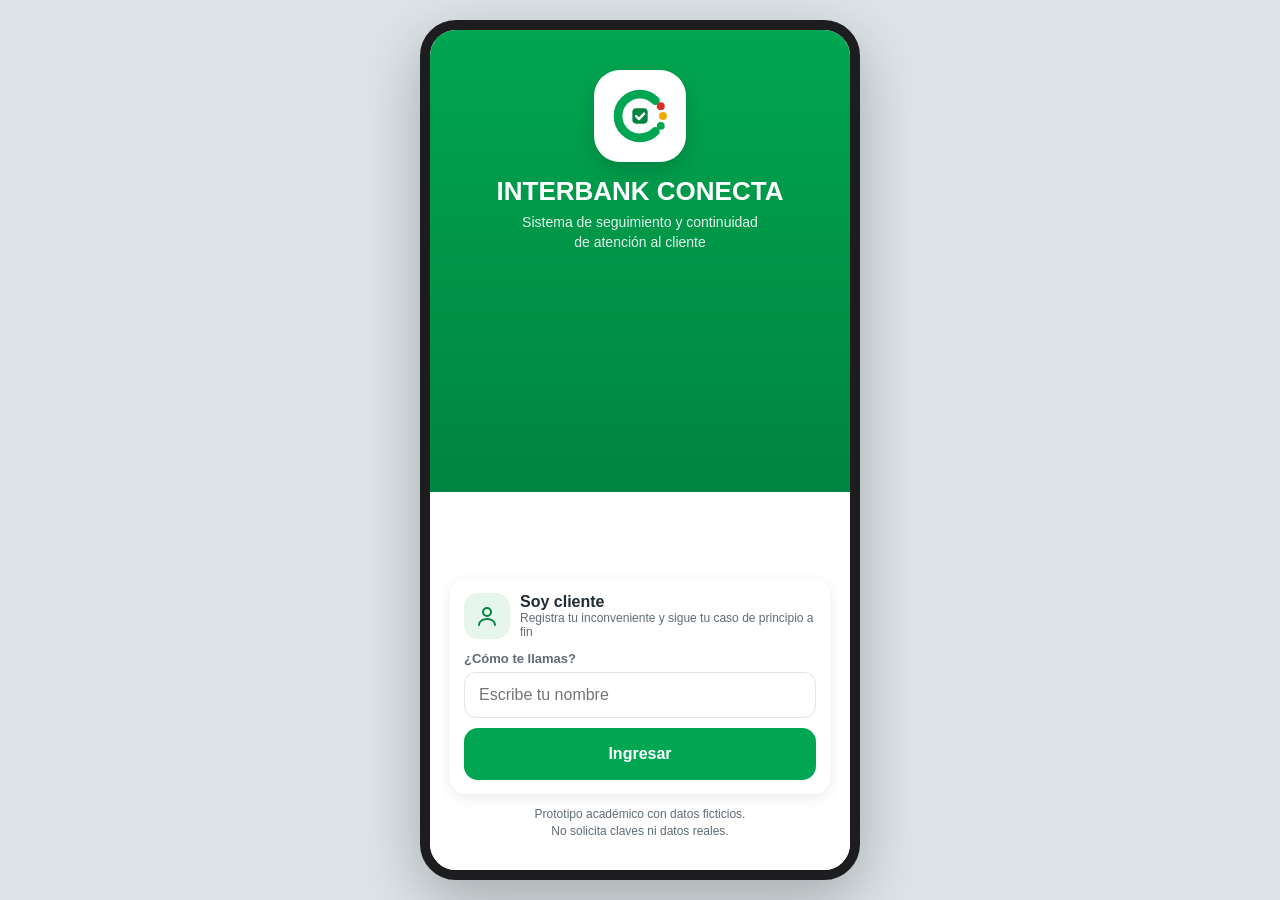
==== commit 78a566ea: "Add files via upload" ====
--- a/index.html
+++ b/index.html
@@ -208,6 +208,7 @@
 function afluencia(ag,i){ return Math.max(10,Math.min(100,AFL[i]+((ag*13+i*7)%15)-7)); }
 function colorAfl(v){ return v>=80?'rojo':v>=55?'ambar':'verde'; }
 
+const LOGO=(sz)=>`<svg width="${sz}" height="${sz}" style="width:${sz}px;height:${sz}px" viewBox="0 0 64 64" aria-label="Logo Interbank Conecta"><path d="M46.1 17.9 A20 20 0 1 0 46.1 46.1" fill="none" stroke="#00A651" stroke-width="8" stroke-linecap="round"/><rect x="25" y="25" width="14" height="14" rx="3.5" fill="#00843F"/><path d="M28.5 32.2l2.6 2.6 4.6-5" fill="none" stroke="#fff" stroke-width="2.2" stroke-linecap="round" stroke-linejoin="round"/><circle cx="51" cy="23" r="3.6" fill="#D93025"/><circle cx="53" cy="32" r="3.6" fill="#F2A900"/><circle cx="51" cy="41" r="3.6" fill="#00A651"/></svg>`;
 /* ---------- Datos ---------- */
 const KEY='ibconecta_cliente_v2'; let mem=null;
 function load(){ try{const s=localStorage.getItem(KEY); if(s) return JSON.parse(s);}catch(e){} return mem; }
@@ -324,7 +325,7 @@
 
 /* 1 · INGRESO */
 V.login=()=>`<div class="login">
-  <div class="logo"><div class="mark">${ICON.link}</div><h1>INTERBANK CONECTA</h1><p>Sistema de seguimiento y continuidad<br>de atención al cliente</p></div>
+  <div class="logo"><div class="mark" style="width:92px;height:92px;border-radius:26px">${LOGO(70)}</div><h1>INTERBANK CONECTA</h1><p>Sistema de seguimiento y continuidad<br>de atención al cliente</p></div>
   <div style="margin-top:auto">
     <div class="card" style="box-shadow:0 4px 14px rgba(0,0,0,.08)"><div class="row"><div class="fic">${ICON.user}</div><div><b>Soy cliente</b><div class="muted small">Registra tu inconveniente y sigue tu caso de principio a fin</div></div></div>
       <label>¿Cómo te llamas?</label><input id="f-nombre" placeholder="Escribe tu nombre" autocomplete="given-name" maxlength="40" onkeydown="if(event.key==='Enter')ingresar()">
